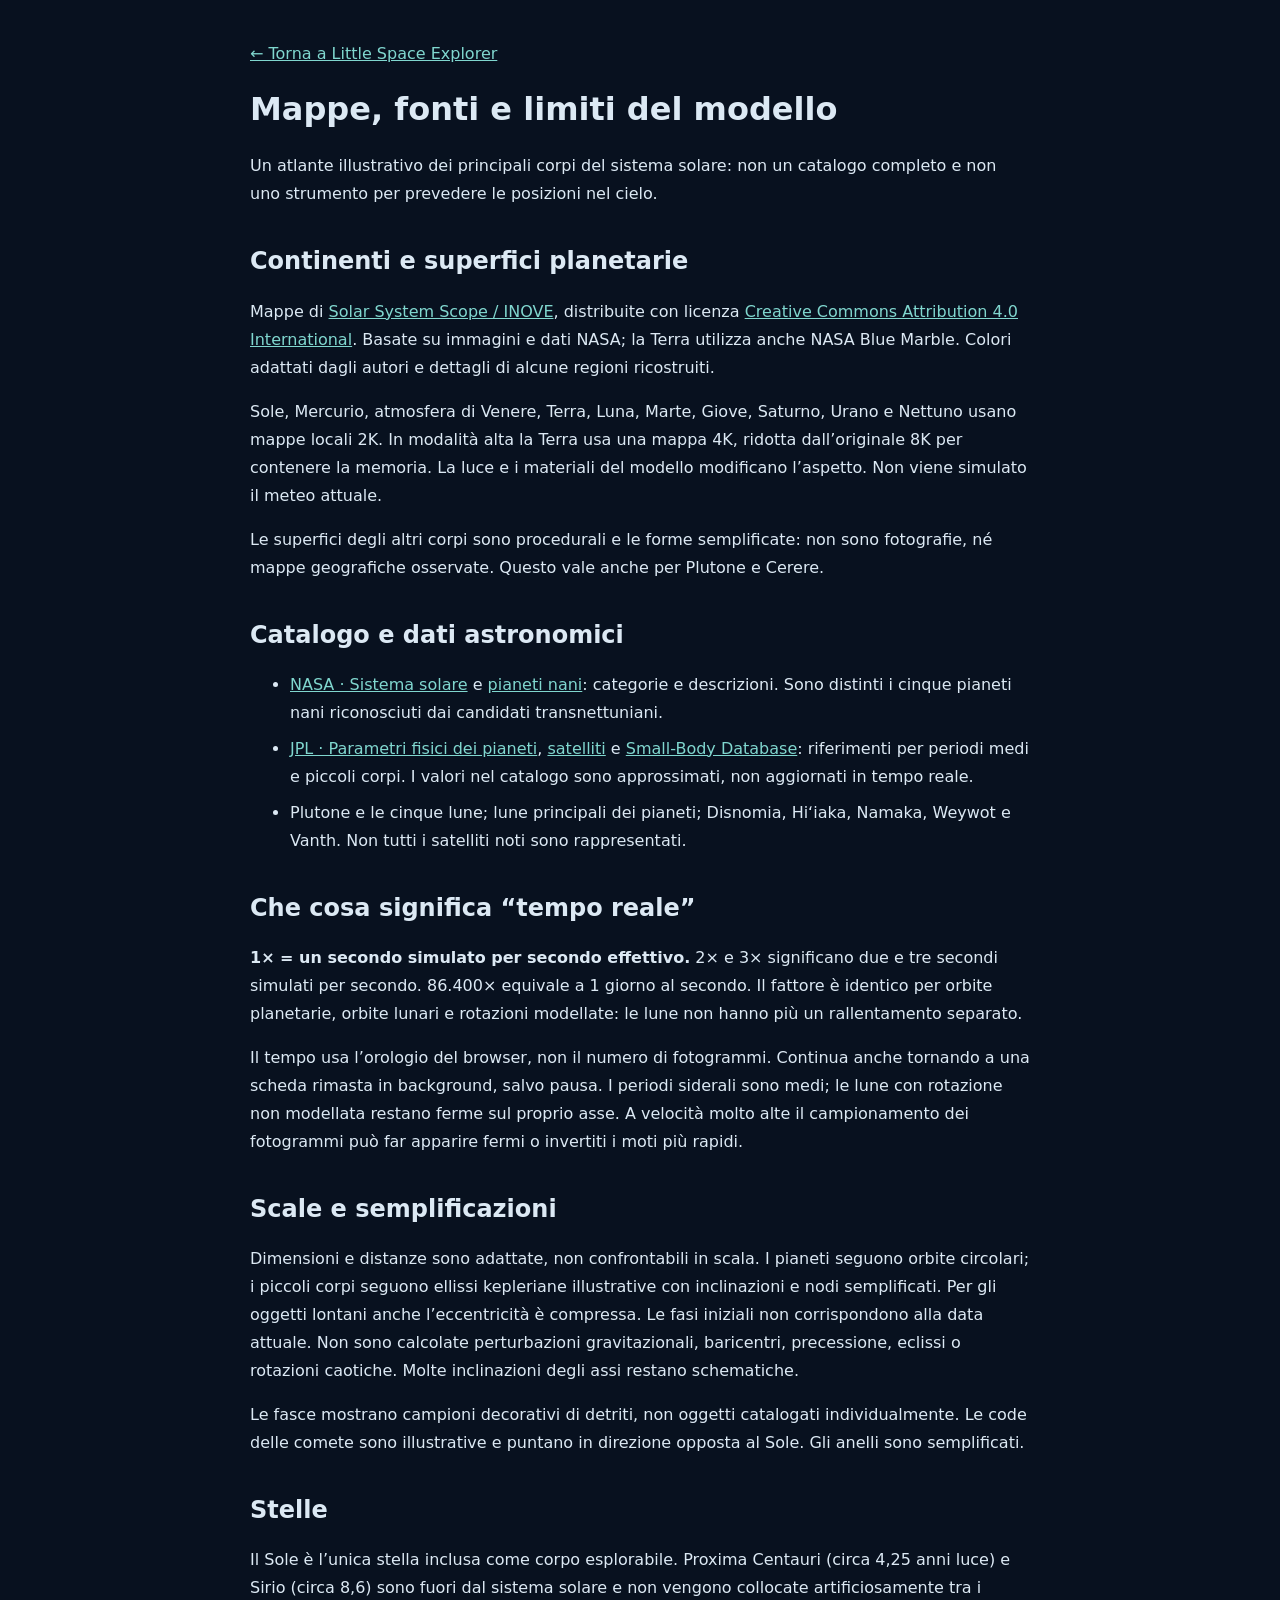
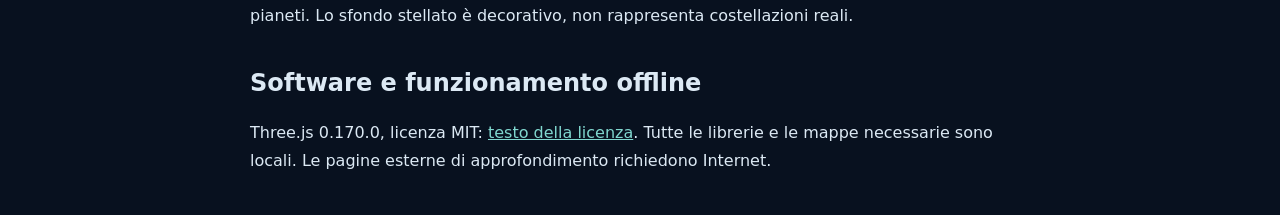
==== web/credits.html @ fb0810c1 "Launch Little Space Explorer with interactive solar system and GitHub Pages" ====
<!doctype html>
<html lang="it">
<head><meta charset="utf-8"><meta name="viewport" content="width=device-width,initial-scale=1"><title>Fonti e modello · Little Space Explorer</title><link rel="icon" href="favicon.svg" type="image/svg+xml">
<style>body{margin:40px auto;padding:0 24px;max-width:780px;background:#08111f;color:#dce9f4;font:16px/1.75 system-ui}a{color:#80d7cf}h1,h2{line-height:1.3}h2{margin-top:38px}li{margin:8px 0}small{color:#a1b7ce}</style></head>
<body>
<a href="index.html">← Torna a Little Space Explorer</a>
<h1>Mappe, fonti e limiti del modello</h1>
<p>Un atlante illustrativo dei principali corpi del sistema solare: non un catalogo completo e non uno strumento per prevedere le posizioni nel cielo.</p>
<h2>Continenti e superfici planetarie</h2>
<p>Mappe di <a href="https://www.solarsystemscope.com/textures/">Solar System Scope / INOVE</a>, distribuite con licenza <a href="https://creativecommons.org/licenses/by/4.0/">Creative Commons Attribution 4.0 International</a>. Basate su immagini e dati NASA; la Terra utilizza anche NASA Blue Marble. Colori adattati dagli autori e dettagli di alcune regioni ricostruiti.</p>
<p>Sole, Mercurio, atmosfera di Venere, Terra, Luna, Marte, Giove, Saturno, Urano e Nettuno usano mappe locali 2K. In modalità alta la Terra usa una mappa 4K, ridotta dall’originale 8K per contenere la memoria. La luce e i materiali del modello modificano l’aspetto. Non viene simulato il meteo attuale.</p>
<p>Le superfici degli altri corpi sono procedurali e le forme semplificate: non sono fotografie, né mappe geografiche osservate. Questo vale anche per Plutone e Cerere.</p>
<h2>Catalogo e dati astronomici</h2>
<ul>
<li><a href="https://science.nasa.gov/solar-system/">NASA · Sistema solare</a> e <a href="https://science.nasa.gov/dwarf-planets/">pianeti nani</a>: categorie e descrizioni. Sono distinti i cinque pianeti nani riconosciuti dai candidati transnettuniani.</li>
<li><a href="https://ssd.jpl.nasa.gov/planets/phys_par.html">JPL · Parametri fisici dei pianeti</a>, <a href="https://ssd.jpl.nasa.gov/sats/">satelliti</a> e <a href="https://ssd.jpl.nasa.gov/tools/sbdb_lookup.html">Small-Body Database</a>: riferimenti per periodi medi e piccoli corpi. I valori nel catalogo sono approssimati, non aggiornati in tempo reale.</li>
<li>Plutone e le cinque lune; lune principali dei pianeti; Disnomia, Hiʻiaka, Namaka, Weywot e Vanth. Non tutti i satelliti noti sono rappresentati.</li>
</ul>
<h2>Che cosa significa “tempo reale”</h2>
<p><strong>1× = un secondo simulato per secondo effettivo.</strong> 2× e 3× significano due e tre secondi simulati per secondo. 86.400× equivale a 1 giorno al secondo. Il fattore è identico per orbite planetarie, orbite lunari e rotazioni modellate: le lune non hanno più un rallentamento separato.</p>
<p>Il tempo usa l’orologio del browser, non il numero di fotogrammi. Continua anche tornando a una scheda rimasta in background, salvo pausa. I periodi siderali sono medi; le lune con rotazione non modellata restano ferme sul proprio asse. A velocità molto alte il campionamento dei fotogrammi può far apparire fermi o invertiti i moti più rapidi.</p>
<h2>Scale e semplificazioni</h2>
<p>Dimensioni e distanze sono adattate, non confrontabili in scala. I pianeti seguono orbite circolari; i piccoli corpi seguono ellissi kepleriane illustrative con inclinazioni e nodi semplificati. Per gli oggetti lontani anche l’eccentricità è compressa. Le fasi iniziali non corrispondono alla data attuale. Non sono calcolate perturbazioni gravitazionali, baricentri, precessione, eclissi o rotazioni caotiche. Molte inclinazioni degli assi restano schematiche.</p>
<p>Le fasce mostrano campioni decorativi di detriti, non oggetti catalogati individualmente. Le code delle comete sono illustrative e puntano in direzione opposta al Sole. Gli anelli sono semplificati.</p>
<h2>Stelle</h2>
<p>Il Sole è l’unica stella inclusa come corpo esplorabile. Proxima Centauri (circa 4,25 anni luce) e Sirio (circa 8,6) sono fuori dal sistema solare e non vengono collocate artificiosamente tra i pianeti. Lo sfondo stellato è decorativo, non rappresenta costellazioni reali.</p>
<h2>Software e funzionamento offline</h2>
<p>Three.js 0.170.0, licenza MIT: <a href="vendor/THREE-LICENSE.txt">testo della licenza</a>. Tutte le librerie e le mappe necessarie sono locali. Le pagine esterne di approfondimento richiedono Internet.</p>
</body></html>
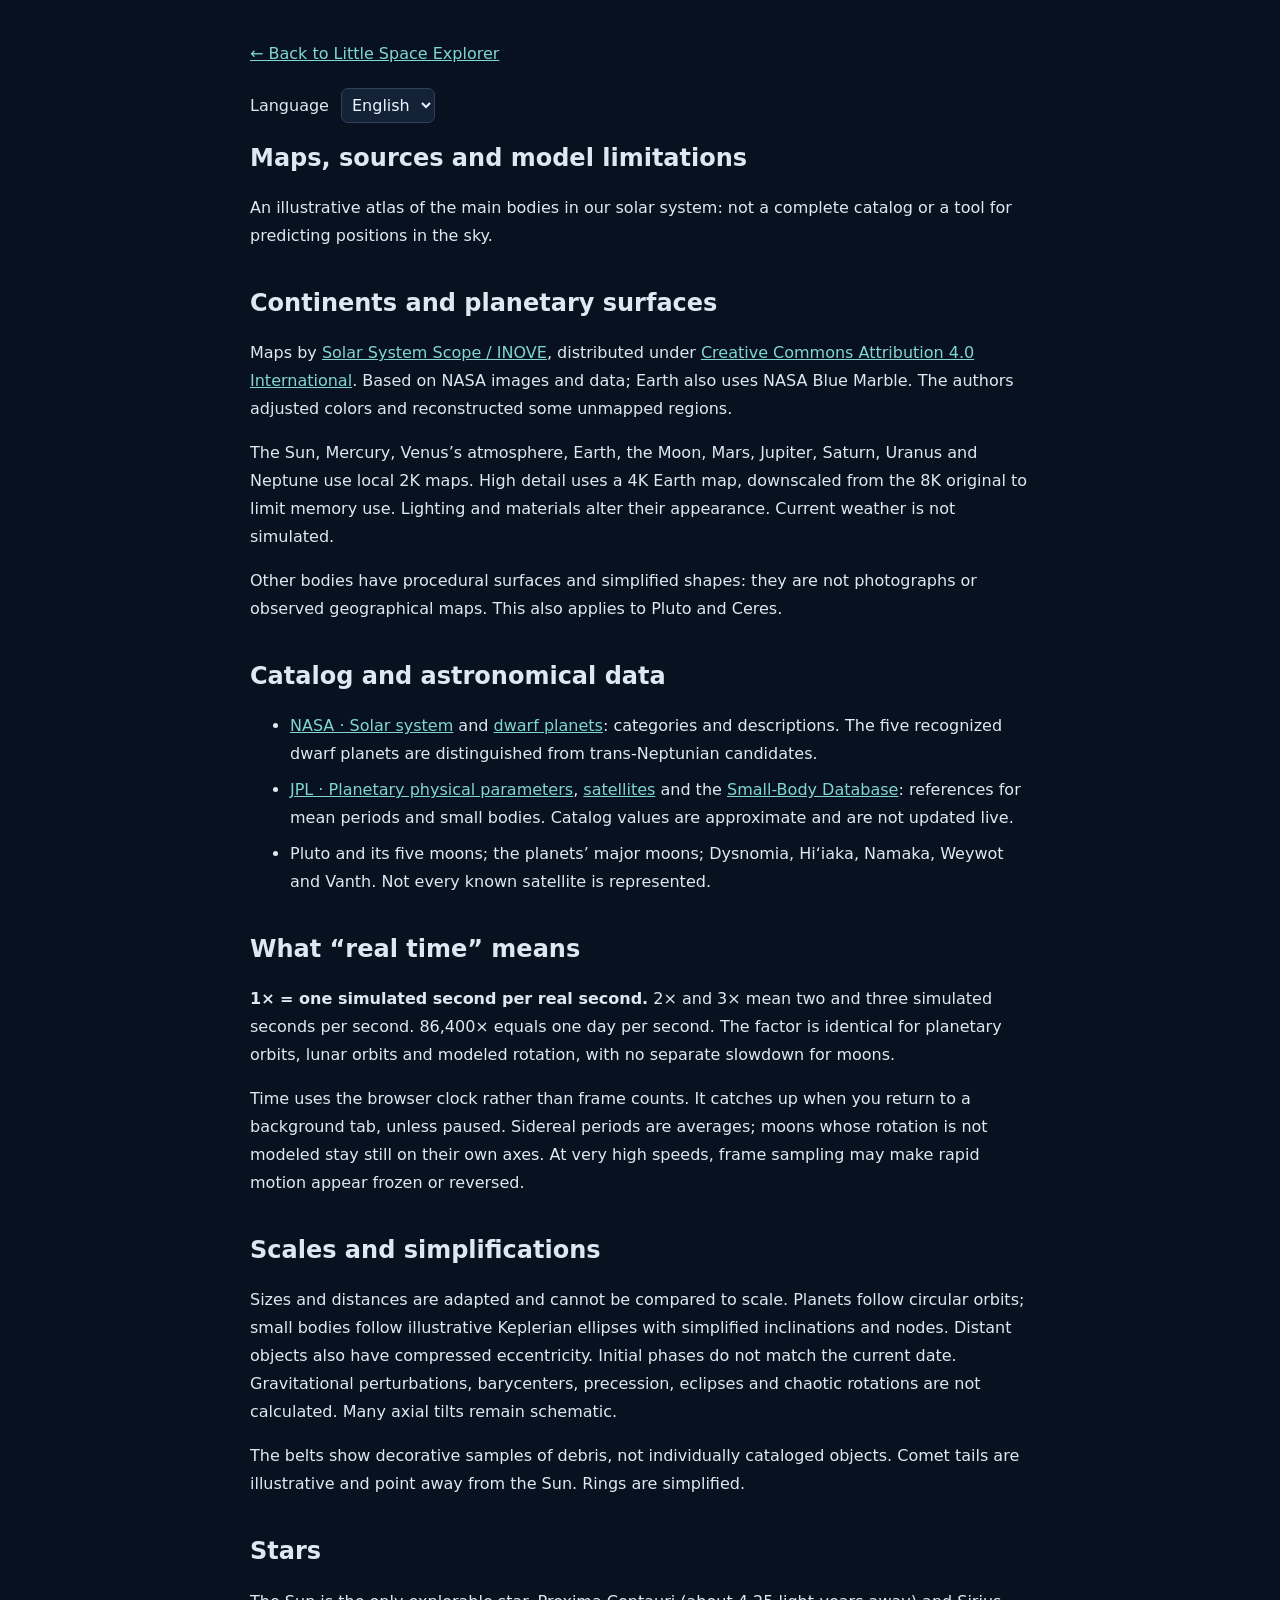
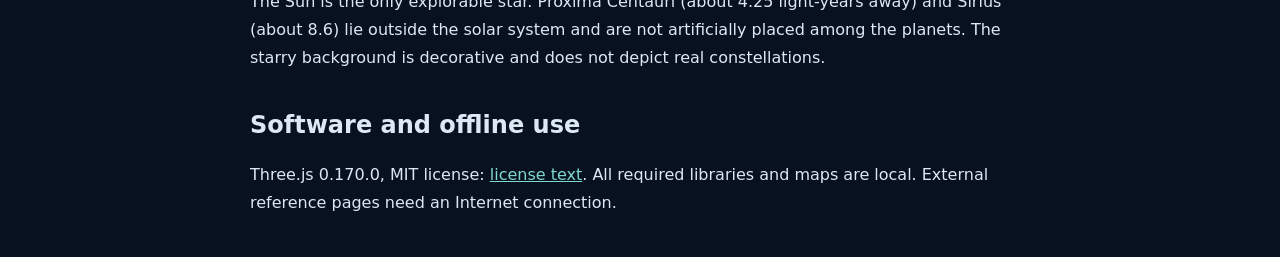
==== commit ec6b6562: "Add English and Italian language selection with browser detection" ====
--- a/web/credits.html
+++ b/web/credits.html
@@ -1,9 +1,35 @@
 <!doctype html>
-<html lang="it">
-<head><meta charset="utf-8"><meta name="viewport" content="width=device-width,initial-scale=1"><title>Fonti e modello · Little Space Explorer</title><link rel="icon" href="favicon.svg" type="image/svg+xml">
-<style>body{margin:40px auto;padding:0 24px;max-width:780px;background:#08111f;color:#dce9f4;font:16px/1.75 system-ui}a{color:#80d7cf}h1,h2{line-height:1.3}h2{margin-top:38px}li{margin:8px 0}small{color:#a1b7ce}</style></head>
+<html lang="en">
+<head><meta charset="utf-8"><meta name="viewport" content="width=device-width,initial-scale=1"><title>Maps, sources and model limitations · Little Space Explorer</title><link rel="icon" href="favicon.svg" type="image/svg+xml">
+<style>body{margin:40px auto;padding:0 24px;max-width:780px;background:#08111f;color:#dce9f4;font:16px/1.75 system-ui}a{color:#80d7cf}h1,h2{line-height:1.3}h2{margin-top:38px}li{margin:8px 0}small{color:#a1b7ce}.language-row{display:flex;align-items:center;gap:12px;margin:20px 0}select{font:inherit;color:#edf4ff;background:#142238;border:1px solid #304159;border-radius:7px;padding:6px}select:focus-visible{outline:2px solid #80d7cf}</style></head>
 <body>
-<a href="index.html">← Torna a Little Space Explorer</a>
+<a href="index.html" data-i18n="back">← Back to Little Space Explorer</a>
+<div class="language-row"><label for="language" data-i18n="language">Language</label><select id="language" class="language-select"><option value="en" lang="en">English</option><option value="it" lang="it">Italiano</option></select></div>
+<article lang="en" data-language="en">
+<h1>Maps, sources and model limitations</h1>
+<p>An illustrative atlas of the main bodies in our solar system: not a complete catalog or a tool for predicting positions in the sky.</p>
+<h2>Continents and planetary surfaces</h2>
+<p>Maps by <a href="https://www.solarsystemscope.com/textures/">Solar System Scope / INOVE</a>, distributed under <a href="https://creativecommons.org/licenses/by/4.0/">Creative Commons Attribution 4.0 International</a>. Based on NASA images and data; Earth also uses NASA Blue Marble. The authors adjusted colors and reconstructed some unmapped regions.</p>
+<p>The Sun, Mercury, Venus’s atmosphere, Earth, the Moon, Mars, Jupiter, Saturn, Uranus and Neptune use local 2K maps. High detail uses a 4K Earth map, downscaled from the 8K original to limit memory use. Lighting and materials alter their appearance. Current weather is not simulated.</p>
+<p>Other bodies have procedural surfaces and simplified shapes: they are not photographs or observed geographical maps. This also applies to Pluto and Ceres.</p>
+<h2>Catalog and astronomical data</h2>
+<ul>
+<li><a href="https://science.nasa.gov/solar-system/">NASA · Solar system</a> and <a href="https://science.nasa.gov/dwarf-planets/">dwarf planets</a>: categories and descriptions. The five recognized dwarf planets are distinguished from trans-Neptunian candidates.</li>
+<li><a href="https://ssd.jpl.nasa.gov/planets/phys_par.html">JPL · Planetary physical parameters</a>, <a href="https://ssd.jpl.nasa.gov/sats/">satellites</a> and the <a href="https://ssd.jpl.nasa.gov/tools/sbdb_lookup.html">Small-Body Database</a>: references for mean periods and small bodies. Catalog values are approximate and are not updated live.</li>
+<li>Pluto and its five moons; the planets’ major moons; Dysnomia, Hiʻiaka, Namaka, Weywot and Vanth. Not every known satellite is represented.</li>
+</ul>
+<h2>What “real time” means</h2>
+<p><strong>1× = one simulated second per real second.</strong> 2× and 3× mean two and three simulated seconds per second. 86,400× equals one day per second. The factor is identical for planetary orbits, lunar orbits and modeled rotation, with no separate slowdown for moons.</p>
+<p>Time uses the browser clock rather than frame counts. It catches up when you return to a background tab, unless paused. Sidereal periods are averages; moons whose rotation is not modeled stay still on their own axes. At very high speeds, frame sampling may make rapid motion appear frozen or reversed.</p>
+<h2>Scales and simplifications</h2>
+<p>Sizes and distances are adapted and cannot be compared to scale. Planets follow circular orbits; small bodies follow illustrative Keplerian ellipses with simplified inclinations and nodes. Distant objects also have compressed eccentricity. Initial phases do not match the current date. Gravitational perturbations, barycenters, precession, eclipses and chaotic rotations are not calculated. Many axial tilts remain schematic.</p>
+<p>The belts show decorative samples of debris, not individually cataloged objects. Comet tails are illustrative and point away from the Sun. Rings are simplified.</p>
+<h2>Stars</h2>
+<p>The Sun is the only explorable star. Proxima Centauri (about 4.25 light-years away) and Sirius (about 8.6) lie outside the solar system and are not artificially placed among the planets. The starry background is decorative and does not depict real constellations.</p>
+<h2>Software and offline use</h2>
+<p>Three.js 0.170.0, MIT license: <a href="vendor/THREE-LICENSE.txt">license text</a>. All required libraries and maps are local. External reference pages need an Internet connection.</p>
+</article>
+<article lang="it" data-language="it" hidden>
 <h1>Mappe, fonti e limiti del modello</h1>
 <p>Un atlante illustrativo dei principali corpi del sistema solare: non un catalogo completo e non uno strumento per prevedere le posizioni nel cielo.</p>
 <h2>Continenti e superfici planetarie</h2>
@@ -26,4 +52,6 @@
 <p>Il Sole è l’unica stella inclusa come corpo esplorabile. Proxima Centauri (circa 4,25 anni luce) e Sirio (circa 8,6) sono fuori dal sistema solare e non vengono collocate artificiosamente tra i pianeti. Lo sfondo stellato è decorativo, non rappresenta costellazioni reali.</p>
 <h2>Software e funzionamento offline</h2>
 <p>Three.js 0.170.0, licenza MIT: <a href="vendor/THREE-LICENSE.txt">testo della licenza</a>. Tutte le librerie e le mappe necessarie sono locali. Le pagine esterne di approfondimento richiedono Internet.</p>
+</article>
+<script type="module" src="credits.mjs"></script>
 </body></html>
